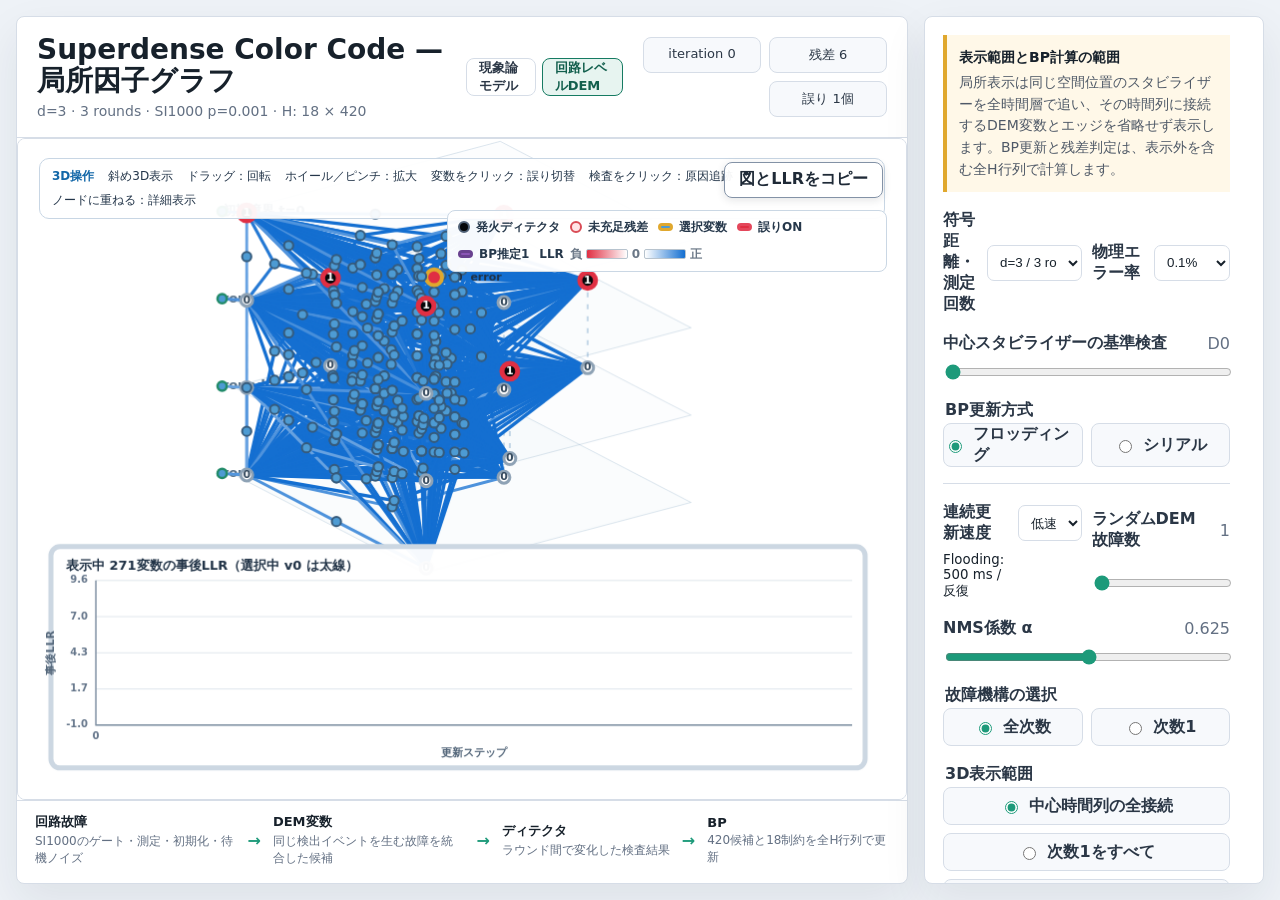
==== circuit-level.html @ 5abc85d2 "Sync current BP visualizer and count serial steps by full sweeps Add circuit-level views, full messa" ====
<!doctype html>
<html lang="ja">
  <head>
    <meta charset="utf-8" />
    <meta name="viewport" content="width=device-width, initial-scale=1" />
    <title>d=3 回路レベルDEM / BP Visualizer</title>
    <link rel="stylesheet" href="styles.css?v=20260914-2" />
    <link rel="stylesheet" href="circuit-level.css?v=20260914-7" />
  </head>
  <body>
    <main class="app circuitApp">
      <section class="workspace" aria-label="circuit-level DEM visualizer">
        <header class="topbar">
          <div>
            <h1>Superdense Color Code — 局所因子グラフ</h1>
            <p id="modelSummary">d=3 · 3 rounds · SI1000 p=0.001 · H: 18 × 420</p>
          </div>
          <nav class="pageNav" aria-label="visualizer pages">
            <a href="index.html">現象論モデル</a>
            <a class="active" href="circuit-level.html">回路レベルDEM</a>
          </nav>
          <div class="stats" aria-live="polite">
            <span id="demIteration">iteration 0</span>
            <span id="demUnsat">残差 0</span>
            <span id="demStatus">初期状態</span>
          </div>
        </header>

        <div class="demCanvasShell">
          <canvas id="demCanvas" width="1120" height="760"></canvas>
          <button id="copyDemImage" class="copyImageButton" type="button">図とLLRをコピー</button>
          <div id="nodeTooltip" class="nodeTooltip" role="tooltip"></div>
          <div class="sceneGuide">
            <strong>3D操作</strong>
            <span id="viewModeLabel">斜め3D表示</span>
            <span>ドラッグ：回転</span>
            <span>ホイール／ピンチ：拡大</span>
            <span>変数をクリック：誤り切替</span>
            <span>検査をクリック：原因追跡</span>
            <span>ノードに重ねる：詳細表示</span>
          </div>
          <div class="canvasKey">
            <span><i class="keyDetector fired"></i>発火ディテクタ</span>
            <span><i class="keyDetector residual"></i>未充足残差</span>
            <span><i class="keyVariable"></i>選択変数</span>
            <span><i class="keyVariable error"></i>誤りON</span>
            <span><i class="keyVariable estimate"></i>BP推定1</span>
            <span class="llrLegend"><b>LLR</b><em>負</em><i></i><em>0</em><i></i><em>正</em></span>
          </div>
        </div>

        <section class="explanationStrip" aria-label="model explanation">
          <div><strong>回路故障</strong><span>SI1000のゲート・測定・初期化・待機ノイズ</span></div>
          <b>→</b>
          <div><strong>DEM変数</strong><span>同じ検出イベントを生む故障を統合した候補</span></div>
          <b>→</b>
          <div><strong>ディテクタ</strong><span>ラウンド間で変化した検査結果</span></div>
          <b>→</b>
          <div><strong>BP</strong><span id="bpScopeDescription">全候補と全制約のメッセージ更新</span></div>
        </section>
      </section>

      <aside class="panel" aria-label="controls">
        <div class="modelNotice">
          <strong>表示範囲とBP計算の範囲</strong>
          <p>局所表示は同じ空間位置のスタビライザーを全時間層で追い、その時間列に接続するDEM変数とエッジを省略せず表示します。BP更新と残差判定は、表示外を含む全H行列で計算します。</p>
        </div>

        <div class="twoControls">
          <div class="controlGroup">
            <label for="codeDistance">符号距離・測定回数</label>
            <select id="codeDistance">
              <option value="3">d=3 / 3 rounds</option>
              <option value="5">d=5 / 5 rounds</option>
              <option value="7">d=7 / 7 rounds</option>
            </select>
          </div>
          <div class="controlGroup">
            <label for="physicalErrorRate">物理エラー率</label>
            <select id="physicalErrorRate">
              <option value="0.0001">0.01%</option>
              <option value="0.0005">0.05%</option>
              <option value="0.001" selected>0.1%</option>
              <option value="0.002">0.2%</option>
              <option value="0.005">0.5%</option>
            </select>
          </div>
        </div>

        <div class="controlGroup">
          <label for="focusDetector">中心スタビライザーの基準検査</label>
          <output id="focusDetectorValue">D0</output>
          <input id="focusDetector" type="range" min="0" max="17" value="0" />
        </div>

        <fieldset class="boundaryGroup scheduleGroup">
          <legend>BP更新方式</legend>
          <label><input type="radio" name="demSchedule" value="flooding" checked /><span>フロッディング</span></label>
          <label><input type="radio" name="demSchedule" value="serial" /><span>シリアル</span></label>
        </fieldset>

        <div class="twoControls">
          <div class="controlGroup">
            <label for="runSpeed">連続更新速度</label>
            <select id="runSpeed">
              <option value="slow">低速</option>
              <option value="fast">高速</option>
            </select>
            <small id="speedDescription">Flooding: 500 ms / 反復</small>
          </div>
          <div class="controlGroup">
            <label for="randomErrorCount">ランダムDEM故障数</label>
            <output id="randomErrorCountValue">1</output>
            <input id="randomErrorCount" type="range" min="1" max="5" value="1" />
          </div>
        </div>

        <div class="controlGroup">
          <label for="demAlpha">NMS係数 α</label>
          <output id="demAlphaValue">0.625</output>
          <input id="demAlpha" type="range" min="250" max="1000" value="625" step="25" />
        </div>

        <fieldset class="boundaryGroup">
          <legend>故障機構の選択</legend>
          <label><input type="radio" name="degreeFilter" value="all" checked /><span>全次数</span></label>
          <label><input type="radio" name="degreeFilter" value="1" /><span>次数1</span></label>
        </fieldset>

        <fieldset class="boundaryGroup sceneGroup">
          <legend>3D表示範囲</legend>
          <label><input type="radio" name="sceneFilter" value="local" checked /><span>中心時間列の全接続</span></label>
          <label><input type="radio" name="sceneFilter" value="degree1" /><span>次数1をすべて</span></label>
          <label><input type="radio" name="sceneFilter" value="all" /><span id="allVariablesLabel">全変数</span></label>
        </fieldset>

        <fieldset class="boundaryGroup inspectionRadiusGroup">
          <legend>残差から展開する半径</legend>
          <label><input type="radio" name="inspectionRadius" value="1" /><span>1：隣接変数</span></label>
          <label><input type="radio" name="inspectionRadius" value="2" checked /><span>2：周辺検査</span></label>
          <label><input type="radio" name="inspectionRadius" value="3" /><span>3：競合変数</span></label>
        </fieldset>

        <section class="inspectionCard" aria-live="polite">
          <strong id="inspectionTitle">検査ノードをクリックして原因追跡</strong>
          <p id="inspectionSummary">赤枠の未充足検査をクリックすると、その検査から半径2の構造を表示します。</p>
          <button id="clearInspection" type="button" disabled>中心時間列の表示へ戻す</button>
        </section>

        <div class="controlGroup">
          <label for="mechanismIndex">DEM変数</label>
          <output id="mechanismIndexValue">v0</output>
          <input id="mechanismIndex" type="range" min="0" max="419" value="0" />
        </div>

        <div class="buttonGrid">
          <button id="randomMechanism" type="button">ランダム誤り生成</button>
          <button id="nextDegreeOne" type="button">次の次数1</button>
          <button id="demStep" class="primary" type="button">BP 1反復</button>
          <button id="demRun" type="button">連続更新を開始</button>
          <button id="demReset" type="button">BPを初期化</button>
          <button id="clearErrors" type="button">誤りをすべて解除</button>
          <button id="topView" class="primary" type="button">真上から見る</button>
          <button id="resetView" type="button">斜め3Dに戻す</button>
        </div>

        <section class="mechanismCard" aria-live="polite">
          <div><span>選択した変数</span><strong id="selectedVariable">v0</strong></div>
          <div><span>誤り状態</span><strong id="selectedErrorState">OFF</strong></div>
          <div><span>変数次数</span><strong id="selectedDegree">-</strong></div>
          <div><span>発火ディテクタ</span><strong id="selectedDetectors">-</strong></div>
          <div><span>統合確率</span><strong id="selectedProbability">-</strong></div>
          <div><span>事前LLR</span><strong id="selectedPrior">-</strong></div>
          <div><span>事後LLR</span><strong id="selectedPosterior">-</strong></div>
          <div><span>論理観測量</span><strong id="selectedObservable">-</strong></div>
        </section>

        <section class="contributionCard" aria-live="polite">
          <div class="matrixHeading"><strong>選択変数の事後LLR分解</strong><span id="contributionTotal">-</span></div>
          <div id="selectedContributions" class="contributionList"></div>
        </section>

        <section class="matrixPreview" aria-label="parity check matrix preview">
          <div class="matrixHeading"><strong>局所パリティ検査行列 H</strong><span id="matrixScope">行=検査、列=DEM変数</span></div>
          <div id="matrixTable" class="matrixTable"></div>
        </section>

        <p id="dataProvenance" class="dataProvenance">Chromobius/ClorcoのSuperdense回路へSI1000を適用し、Stim DEMを非分解・重複統合して生成しています。</p>
      </aside>
    </main>

    <script src="circuit-level.js?v=20260914-7"></script>
  </body>
</html>
---- styles.css ----
:root {
  color-scheme: light;
  --ink: #17212b;
  --muted: #637083;
  --line: #d6dde7;
  --panel: #f7f9fc;
  --paper: #ffffff;
  --red: #d94b55;
  --blue: #2b7bd8;
  --gold: #e0a82e;
  --green: #1d9a7a;
}

* {
  box-sizing: border-box;
}

body {
  margin: 0;
  height: 100vh;
  overflow: hidden;
  background: #eef2f7;
  color: var(--ink);
  font-family:
    Inter, ui-sans-serif, system-ui, -apple-system, BlinkMacSystemFont, "Segoe UI",
    sans-serif;
}

button,
input {
  font: inherit;
}

.app {
  display: grid;
  grid-template-columns: minmax(0, 1fr) 320px;
  gap: 16px;
  height: 100vh;
  min-height: 0;
  padding: 16px;
}

.workspace,
.panel {
  background: var(--paper);
  border: 1px solid var(--line);
  border-radius: 8px;
  box-shadow: 0 18px 45px rgba(26, 37, 55, 0.08);
}

.workspace {
  display: grid;
  grid-template-rows: auto minmax(0, 1fr);
  overflow: hidden;
  min-height: 0;
}

.topbar {
  display: flex;
  align-items: center;
  justify-content: space-between;
  gap: 16px;
  padding: 18px 20px;
  border-bottom: 1px solid var(--line);
}

.pageNav {
  display: flex;
  gap: 6px;
  margin-left: auto;
}

.pageNav a {
  min-height: 36px;
  display: inline-flex;
  align-items: center;
  padding: 0 12px;
  border: 1px solid var(--line);
  border-radius: 8px;
  color: #2b3746;
  font-size: 13px;
  font-weight: 800;
  text-decoration: none;
}

.pageNav a.active,
.pageNav a:hover {
  border-color: #167b62;
  background: #e7f4f0;
  color: #125f4d;
}

h1 {
  margin: 0;
  font-size: 28px;
  line-height: 1.1;
  letter-spacing: 0;
}

p {
  margin: 6px 0 0;
  color: var(--muted);
  font-size: 14px;
}

.stats {
  display: flex;
  flex-wrap: wrap;
  justify-content: flex-end;
  gap: 8px;
}

.stats span,
.legend div,
.meter div {
  border: 1px solid var(--line);
  border-radius: 8px;
  background: var(--panel);
}

.stats span {
  min-width: 118px;
  padding: 8px 10px;
  text-align: center;
  font-size: 13px;
  color: #2b3746;
}

.canvasShell {
  position: relative;
  min-height: 0;
  padding: 12px;
}

.copyImageButton {
  position: absolute;
  z-index: 2;
  top: 24px;
  right: 24px;
  min-height: 36px;
  padding: 0 14px;
  border-color: #8392a6;
  background: rgba(255, 255, 255, 0.94);
  box-shadow: 0 2px 8px rgba(23, 33, 43, 0.12);
}

canvas {
  display: block;
  width: 100%;
  height: 100%;
  min-height: 560px;
  border: 1px solid var(--line);
  border-radius: 8px;
  background: #fbfcfe;
  cursor: pointer;
}

.panel {
  display: flex;
  flex-direction: column;
  gap: 18px;
  padding: 18px;
  min-height: 0;
  overflow-x: hidden;
  overflow-y: auto;
  overscroll-behavior: contain;
  scrollbar-gutter: stable;
}

.controlGroup {
  display: grid;
  grid-template-columns: 1fr auto;
  gap: 8px 12px;
  align-items: center;
}

.controlGroup label {
  color: #2b3746;
  font-weight: 700;
}

.boundaryGroup {
  display: grid;
  grid-template-columns: repeat(auto-fit, minmax(92px, 1fr));
  gap: 8px;
  margin: 0;
  padding: 0;
  border: 0;
}

.boundaryGroup[hidden],
.colorLegend[hidden] {
  display: none;
}

.boundaryGroup legend {
  grid-column: 1 / -1;
  margin-bottom: 2px;
  color: #2b3746;
  font-weight: 700;
}

.boundaryGroup label {
  display: flex;
  align-items: center;
  justify-content: center;
  gap: 8px;
  min-height: 38px;
  border: 1px solid var(--line);
  border-radius: 8px;
  background: var(--panel);
  color: #2b3746;
  font-weight: 800;
}

.boundaryGroup input {
  accent-color: var(--green);
}

.scheduleGroup {
  padding-bottom: 16px;
  border-bottom: 1px solid var(--line);
}

.serialOrderGroup {
  display: grid;
  gap: 10px;
  padding-bottom: 16px;
  border-bottom: 1px solid var(--line);
}

.serialOrderGroup[hidden] {
  display: none;
}

.serialOrderGroup .boundaryGroup {
  grid-template-columns: repeat(3, 1fr);
}

.updateSpeedGroup {
  grid-template-columns: repeat(2, 1fr);
}

.errorGenerationGroup {
  grid-template-columns: repeat(2, 1fr);
}

.boundedErrorGroup {
  display: grid;
  gap: 10px;
  padding: 12px;
  border: 1px solid var(--line);
  border-radius: 8px;
  background: var(--panel);
}

.boundedErrorGroup[hidden] {
  display: none;
}

.controlNote {
  margin: 0;
  font-size: 13px;
  line-height: 1.55;
}

.sampleSummary {
  padding: 10px;
  border-left: 3px solid var(--green);
  background: #ffffff;
  color: #2b3746;
  font-size: 13px;
  line-height: 1.55;
}

.orderDisplay {
  display: grid;
  gap: 6px;
  color: #2b3746;
  font-size: 13px;
  font-weight: 700;
}

.orderDisplay output {
  display: block;
  max-height: 82px;
  overflow: auto;
  padding: 9px 10px;
  border: 1px solid var(--line);
  border-radius: 8px;
  background: var(--panel);
  color: var(--muted);
  font-size: 12px;
  font-weight: 500;
  line-height: 1.55;
  overflow-wrap: anywhere;
}

.orderDisplay button {
  min-height: 36px;
}

.orderDisplay button[hidden] {
  display: none;
}

output {
  color: var(--muted);
  font-variant-numeric: tabular-nums;
}

input[type="range"] {
  grid-column: 1 / -1;
  width: 100%;
  accent-color: var(--green);
}

.buttonGrid {
  display: grid;
  grid-template-columns: 1fr 1fr;
  gap: 10px;
}

button {
  min-height: 42px;
  border: 1px solid #bfc9d6;
  border-radius: 8px;
  background: #ffffff;
  color: #1f2a37;
  font-weight: 800;
  cursor: pointer;
}

button:hover {
  border-color: #8392a6;
  background: #f5f8fb;
}

button.primary {
  border-color: #167b62;
  background: #1d9a7a;
  color: white;
}

.toggle {
  display: flex;
  gap: 10px;
  align-items: center;
  color: #2b3746;
  font-weight: 700;
}

.toggle input {
  width: 18px;
  height: 18px;
  accent-color: var(--gold);
}

.legend {
  display: grid;
  gap: 8px;
}

.legend div {
  display: flex;
  align-items: center;
  gap: 10px;
  min-height: 36px;
  padding: 8px 10px;
  color: #2b3746;
  font-size: 13px;
}

.swatch {
  width: 28px;
  height: 12px;
  border-radius: 8px;
  border: 1px solid rgba(0, 0, 0, 0.12);
}

.swatch.red {
  background: #ca0020;
}

.swatch.neutral {
  background: #f7f7f7;
}

.swatch.blue {
  background: #0571b0;
}

.dot {
  width: 15px;
  height: 15px;
  border-radius: 50%;
  border: 2px solid #24303d;
}

.dot.dark {
  background: #24303d;
}

.dot.pale {
  background: #ffffff;
}

.dot.colorCheck {
  width: 12px;
  height: 12px;
}

.redCheck {
  border-color: #d94b55;
}

.greenCheck {
  border-color: #2fa66c;
}

.blueCheck {
  border-color: #2b7bd8;
}

.meter {
  display: grid;
  gap: 8px;
  margin-top: auto;
}

.meter div {
  display: flex;
  justify-content: space-between;
  align-items: center;
  min-height: 42px;
  padding: 9px 10px;
}

.meter span {
  color: var(--muted);
  font-size: 13px;
}

.meter strong {
  font-size: 18px;
  font-variant-numeric: tabular-nums;
}

@media (max-width: 1080px) {
  body {
    height: auto;
    min-height: 100vh;
    overflow: auto;
  }

  .app {
    grid-template-columns: 1fr;
    height: auto;
    min-height: 100vh;
  }

  .panel {
    order: -1;
    max-height: none;
    overflow: visible;
  }

  .topbar {
    align-items: flex-start;
    flex-direction: column;
  }

  .pageNav {
    margin-left: 0;
  }

  .stats {
    justify-content: flex-start;
  }

  canvas {
    min-height: 480px;
  }
}
---- circuit-level.css ----
.circuitApp {
  grid-template-columns: minmax(0, 1fr) 340px;
}

.circuitApp .workspace {
  grid-template-rows: auto minmax(0, 1fr) auto;
}

.demCanvasShell {
  position: relative;
  min-height: 0;
  padding: 0;
  overflow: hidden;
  background: #fff;
}

#demCanvas {
  min-height: 0;
  height: 100%;
  cursor: grab;
  touch-action: none;
}

#demCanvas.dragging {
  cursor: grabbing;
}

.sceneGuide {
  position: absolute;
  left: 22px;
  top: 20px;
  display: flex;
  flex-wrap: wrap;
  gap: 7px 14px;
  align-items: center;
  max-width: calc(100% - 44px);
  padding: 9px 12px;
  border: 1px solid #c8d6e4;
  border-radius: 10px;
  background: rgba(255, 255, 255, 0.94);
  color: #24364a;
  font-size: 12px;
  pointer-events: none;
}

.sceneGuide strong {
  color: #1267a8;
}

.canvasKey {
  position: absolute;
  top: 72px;
  right: 20px;
  display: flex;
  flex-wrap: wrap;
  gap: 10px;
  max-width: 440px;
  padding: 8px 10px;
  border: 1px solid var(--line);
  border-radius: 8px;
  border-color: #cad7e4;
  background: rgba(255, 255, 255, 0.96);
  color: #26384b;
  font-size: 12px;
  font-weight: 700;
}

.canvasKey span {
  display: inline-flex;
  gap: 6px;
  align-items: center;
}

.canvasKey i {
  display: inline-block;
}

.keyDetector {
  width: 12px;
  height: 12px;
  border: 2px solid #506176;
  border-radius: 50%;
  background: #fff;
}

.keyDetector.fired {
  background: #05070a;
}

.keyDetector.residual {
  border-color: #d94b55;
  background: #ffe5e7;
}

.keyVariable {
  width: 15px;
  height: 8px;
  border-radius: 8px;
  background: #4d9bd3;
  border: 3px solid #e0a82e;
}

.keyVariable.error {
  background: #e02f43;
  border-color: #e4475b;
  box-shadow: none;
}

.keyVariable.estimate {
  border-color: #69418f;
  background: #8a55b5;
}

.llrLegend { gap: 4px !important; }
.llrLegend b { margin-right: 2px; }
.llrLegend em { color: #6b7887; font-style: normal; font-weight: 600; }
.llrLegend i:nth-of-type(1) { width: 42px; height: 10px; border: 1px solid #b7c3ce; border-radius: 2px; background: linear-gradient(90deg, #e02f43, #fff); }
.llrLegend i:nth-of-type(2) { width: 42px; height: 10px; border: 1px solid #b7c3ce; border-radius: 2px; background: linear-gradient(90deg, #fff, #146fd1); }

.sceneGroup {
  grid-template-columns: 1fr;
}

.inspectionRadiusGroup {
  grid-template-columns: repeat(3, minmax(0, 1fr));
}

.inspectionCard,
.contributionCard {
  display: grid;
  gap: 8px;
  padding: 11px;
  border: 1px solid var(--line);
  border-radius: 8px;
  background: #f7f9fc;
}

.inspectionCard p {
  margin: 0;
  font-size: 12px;
  line-height: 1.5;
}

.inspectionCard button {
  min-height: 34px;
}

.contributionList {
  display: grid;
  gap: 4px;
  max-height: 180px;
  overflow: auto;
  font: 11px/1.4 ui-monospace, SFMono-Regular, Menlo, monospace;
}

.contributionItem {
  display: grid;
  grid-template-columns: 1fr auto;
  gap: 10px;
  padding: 5px 7px;
  border-radius: 4px;
  background: #fff;
}

.contributionItem.negative { color: #bd2d42; }
.contributionItem.positive { color: #145fa9; }

.twoControls {
  display: grid;
  grid-template-columns: 1fr 1fr;
  gap: 10px;
}

.twoControls .controlGroup {
  margin: 0;
}

.controlGroup select {
  width: 100%;
  min-height: 36px;
  padding: 6px 8px;
  border: 1px solid var(--line);
  border-radius: 7px;
  background: #fff;
  color: #17212b;
}

.matrixPreview {
  display: grid;
  gap: 8px;
  padding: 11px;
  border: 1px solid var(--line);
  border-radius: 8px;
  background: #f7f9fc;
}

.matrixHeading {
  display: flex;
  justify-content: space-between;
  gap: 8px;
  align-items: baseline;
}

.matrixHeading strong { font-size: 13px; }
.matrixHeading span { color: var(--muted); font-size: 12px; }

.matrixTable {
  display: grid;
  gap: 2px;
  overflow: auto;
  max-height: 176px;
  font: 11px/1.2 ui-monospace, SFMono-Regular, Menlo, monospace;
}

.matrixRow {
  display: grid;
  grid-template-columns: 34px repeat(var(--matrix-cols), 18px);
  gap: 2px;
}

.matrixCell {
  display: grid;
  place-items: center;
  height: 18px;
  border-radius: 3px;
  background: #e6ebf1;
  color: #768394;
}

.matrixCell.one { background: #253c55; color: #fff; }
.matrixCell.selected { outline: 2px solid #e0a82e; outline-offset: -1px; }

.nodeTooltip {
  position: absolute;
  z-index: 4;
  display: none;
  max-width: 260px;
  padding: 9px 11px;
  border: 1px solid #b8c8d8;
  border-radius: 8px;
  background: rgba(255, 255, 255, 0.98);
  color: #17212b;
  font-size: 12px;
  line-height: 1.5;
  pointer-events: none;
}

.explanationStrip {
  display: grid;
  grid-template-columns: repeat(7, auto);
  align-items: center;
  justify-content: center;
  gap: 12px;
  padding: 12px 18px 16px;
  border-top: 1px solid var(--line);
}

.explanationStrip div {
  display: grid;
  gap: 2px;
  max-width: 210px;
}

.explanationStrip strong {
  font-size: 13px;
}

.explanationStrip span {
  color: var(--muted);
  font-size: 12px;
  line-height: 1.4;
}

.explanationStrip b {
  color: var(--green);
}

.modelNotice {
  padding: 12px;
  border-left: 4px solid var(--gold);
  background: #fff8e8;
}

.modelNotice strong {
  font-size: 14px;
}

.modelNotice p {
  margin-top: 5px;
  color: #4f5967;
  line-height: 1.55;
}

.mechanismCard {
  display: grid;
  gap: 7px;
  padding: 12px;
  border: 1px solid var(--line);
  border-radius: 8px;
  background: var(--panel);
}

.mechanismCard div {
  display: grid;
  grid-template-columns: 1fr auto;
  gap: 10px;
  align-items: baseline;
}

.mechanismCard span,
.dataProvenance {
  color: var(--muted);
  font-size: 12px;
}

.mechanismCard strong {
  max-width: 180px;
  overflow-wrap: anywhere;
  text-align: right;
  font-size: 13px;
}

.mechanismCard .errorOn {
  color: #d83f55;
}

.dataProvenance {
  margin: 0;
  line-height: 1.5;
}

@media (max-width: 1080px) {
  .circuitApp {
    grid-template-columns: 1fr;
  }

  #demCanvas {
    min-height: 720px;
  }

  .explanationStrip {
    grid-template-columns: 1fr;
  }

  .explanationStrip b {
    transform: rotate(90deg);
    justify-self: center;
  }
}
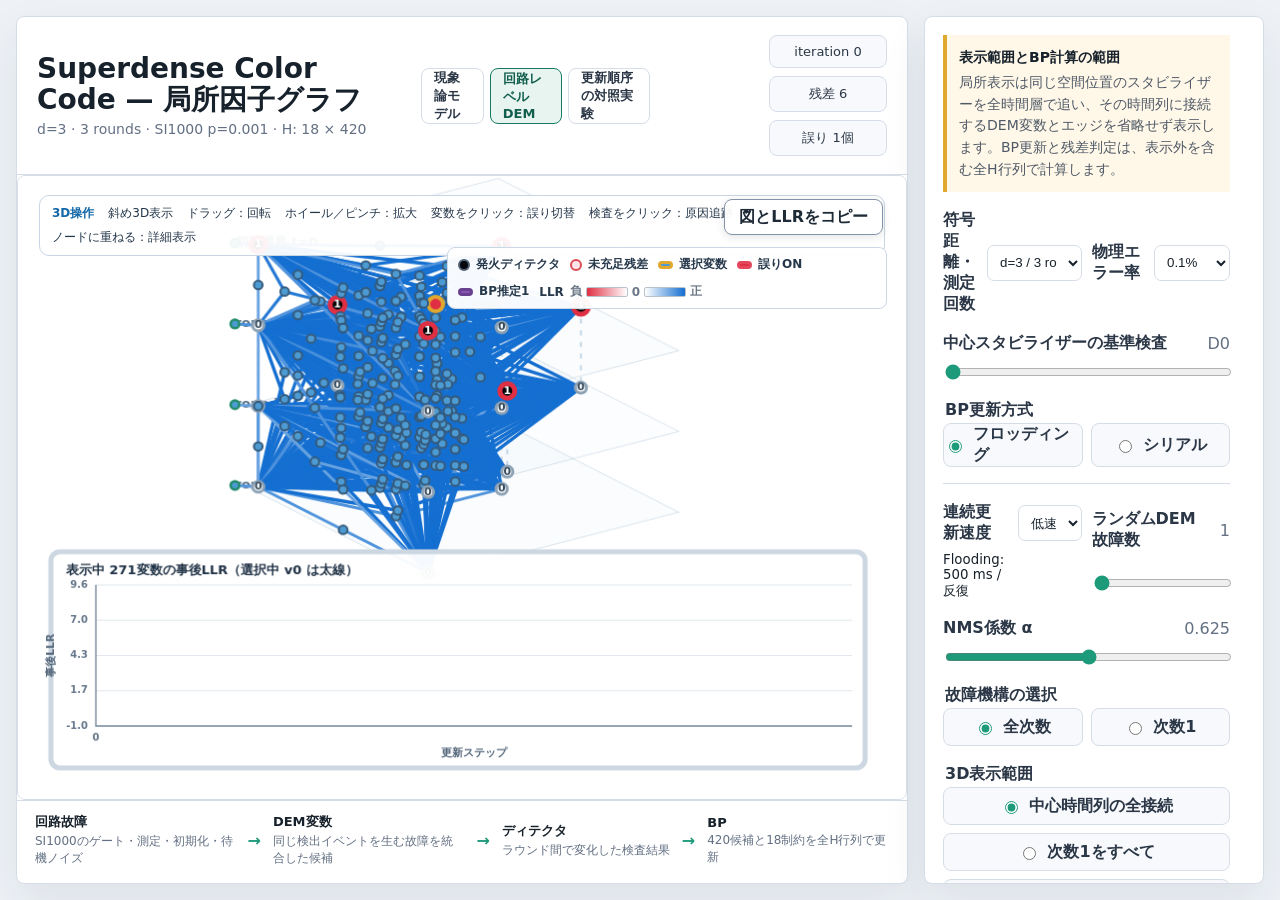
==== commit 78907e42: "Link BP order experiment from circuit-level.html" ====
--- a/circuit-level.html
+++ b/circuit-level.html
@@ -18,6 +18,7 @@
           <nav class="pageNav" aria-label="visualizer pages">
             <a href="index.html">現象論モデル</a>
             <a class="active" href="circuit-level.html">回路レベルDEM</a>
+            <a href="order-experiment.html">更新順序の対照実験</a>
           </nav>
           <div class="stats" aria-live="polite">
             <span id="demIteration">iteration 0</span>
